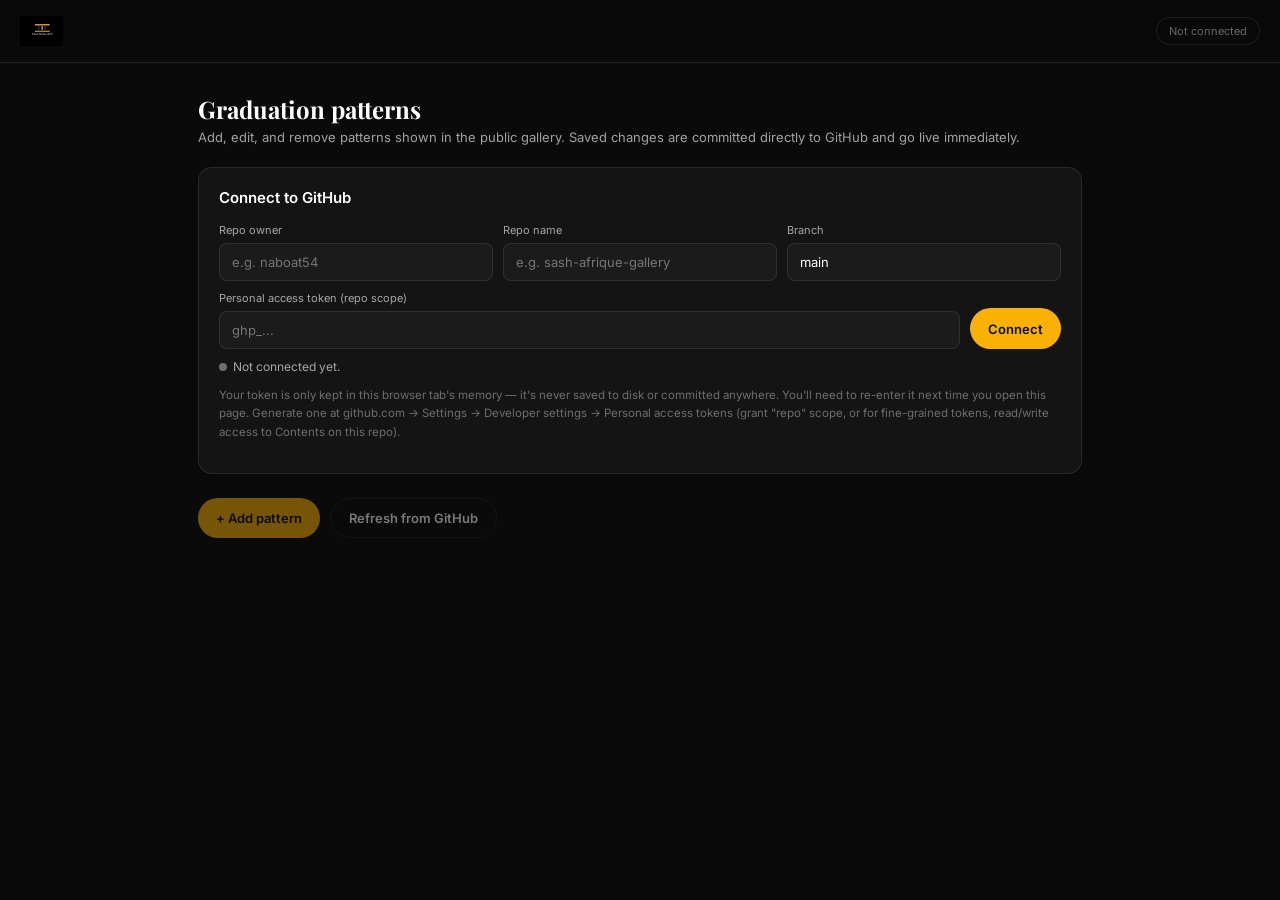
==== admin.html @ 13ae061d "Add files via upload" ====
<!DOCTYPE html>
<html lang="en">
<head>
<meta charset="UTF-8">
<meta name="viewport" content="width=device-width, initial-scale=1.0">
<title>Admin — Sash Afrique Pattern Gallery</title>
<link rel="preconnect" href="https://fonts.googleapis.com">
<link rel="preconnect" href="https://fonts.gstatic.com" crossorigin>
<link href="https://fonts.googleapis.com/css2?family=Playfair+Display:wght@600&family=Inter:wght@400;500;600;700&display=swap" rel="stylesheet">
<link rel="stylesheet" href="style.css">
<style>
  /* Admin-only additions not needed on the public pages */
  .connect-card{
    background:var(--panel); border:1px solid var(--hairline); border-radius:var(--radius);
    padding:20px; margin-bottom:24px;
  }
  .connect-card.connected{ border-color:rgba(250,178,2,.4); }
  .connect-row{ display:flex; gap:10px; flex-wrap:wrap; align-items:flex-end; }
  .connect-field{ flex:1; min-width:140px; }
  .connect-field label{ display:block; font-size:11px; color:var(--ink-muted); margin-bottom:6px; }
  .connect-field input{
    width:100%; background:var(--panel2); border:1px solid var(--hairline); border-radius:8px;
    padding:10px 12px; color:var(--white); font-size:13px;
  }
  .connect-field input:focus{ outline:none; border-color:var(--gold); }
  .status-dot{ width:8px; height:8px; border-radius:50%; background:var(--ink-faint); display:inline-block; margin-right:6px; }
  .status-dot.ok{ background:#3ecf6b; }
  .status-dot.err{ background:var(--danger); }
  .status-line{ font-size:12px; color:var(--ink-muted); margin-top:10px; }
  .saving-overlay{
    position:fixed; inset:0; background:rgba(10,10,10,.7); backdrop-filter:blur(3px);
    display:none; align-items:center; justify-content:center; z-index:200; font-size:13px; color:var(--white);
  }
  .saving-overlay.show{ display:flex; }
  .disabled{ opacity:.45; pointer-events:none; }
</style>
</head>
<body class="view-admin">

<div class="topbar">
  <a class="brand" href="index.html">
    <img class="brand-mark" src="logo.png" alt="Sash Afrique Ltd">
  </a>
  <div class="topbar-tag" id="connTag">Not connected</div>
</div>

<div class="admin-wrap">
  <h1 class="panel-title">Graduation patterns</h1>
  <p class="panel-sub">Add, edit, and remove patterns shown in the public gallery. Saved changes are committed directly to GitHub and go live immediately.</p>

  <div class="connect-card" id="connectCard">
    <p class="form-title">Connect to GitHub</p>
    <div class="connect-row">
      <div class="connect-field">
        <label>Repo owner</label>
        <input type="text" id="ghOwner" placeholder="e.g. naboat54">
      </div>
      <div class="connect-field">
        <label>Repo name</label>
        <input type="text" id="ghRepo" placeholder="e.g. sash-afrique-gallery">
      </div>
      <div class="connect-field">
        <label>Branch</label>
        <input type="text" id="ghBranch" value="main">
      </div>
    </div>
    <div class="connect-row" style="margin-top:10px;">
      <div class="connect-field">
        <label>Personal access token (repo scope)</label>
        <input type="password" id="ghToken" placeholder="ghp_...">
      </div>
      <button class="btn btn-gold" id="connectBtn" style="height:41px;">Connect</button>
    </div>
    <p class="status-line" id="connStatus"><span class="status-dot" id="connDot"></span>Not connected yet.</p>
    <p class="note">Your token is only kept in this browser tab's memory — it's never saved to disk or committed anywhere. You'll need to re-enter it next time you open this page. Generate one at github.com → Settings → Developer settings → Personal access tokens (grant "repo" scope, or for fine-grained tokens, read/write access to Contents on this repo).</p>
  </div>

  <div id="mainPanel" class="disabled">
    <div class="toolbar">
      <button class="btn btn-gold" id="addBtn">+ Add pattern</button>
      <button class="btn btn-ghost" id="refreshBtn">Refresh from GitHub</button>
    </div>

    <div class="list" id="list"></div>

    <div class="form-card" id="formCard">
      <p class="form-title" id="formTitle">Add pattern</p>
      <div class="field">
        <label>Pattern name</label>
        <input type="text" id="fName" placeholder="e.g. Azumah Nelson">
      </div>
      <div class="field">
        <label>Inspiration / story (1–2 sentences)</label>
        <textarea id="fStory" rows="3" placeholder="Inspired by courage, resilience and victory, this pattern symbolizes..."></textarea>
      </div>
      <div class="field">
        <label>Main image (uploads to the repo root)</label>
        <div class="img-uploads" id="imgUploads"></div>
        <p class="note">If left empty, a placeholder pattern artwork is shown automatically in the gallery.</p>
      </div>
      <div class="form-actions">
        <button class="btn btn-gold" id="saveBtn">Save to GitHub</button>
        <button class="btn btn-ghost" id="cancelBtn">Cancel</button>
      </div>
    </div>
  </div>
</div>

<div class="toast" id="toast"></div>
<div class="saving-overlay" id="savingOverlay">Saving to GitHub…</div>

<script src="patterns.js"></script>
<script>
/* ============================================================
   GitHub-backed admin panel.
   Reads/writes patterns.json and pattern image files
   directly via the GitHub Contents API — same approach as the
   nanaboateng.com admin's blog publishing workflow.
   ============================================================ */

let gh = { owner:'', repo:'', branch:'main', token:'' };
let PATTERNS = [];
let patternsSha = null; // needed to update the file via the API
let editingId = null;
let draftImage = null; // {dataUrl, base64, ext} or null (unchanged) or 'REMOVE'

const toast = document.getElementById('toast');
function showToast(msg){
  toast.textContent = msg;
  toast.classList.add('show');
  setTimeout(()=> toast.classList.remove('show'), 2200);
}
function setSaving(on){
  document.getElementById('savingOverlay').classList.toggle('show', on);
}

const API = 'https://api.github.com';
function ghHeaders(){
  return {
    'Authorization': 'token ' + gh.token,
    'Accept': 'application/vnd.github+json'
  };
}

async function ghGetFile(path){
  const url = `${API}/repos/${gh.owner}/${gh.repo}/contents/${path}?ref=${encodeURIComponent(gh.branch)}`;
  const res = await fetch(url, { headers: ghHeaders() });
  if (res.status === 404) return null;
  if (!res.ok) throw new Error('GitHub read failed (' + res.status + ')');
  return res.json();
}

async function ghPutFile(path, base64Content, message, sha){
  const url = `${API}/repos/${gh.owner}/${gh.repo}/contents/${path}`;
  const body = { message, content: base64Content, branch: gh.branch };
  if (sha) body.sha = sha;
  const res = await fetch(url, {
    method: 'PUT',
    headers: { ...ghHeaders(), 'Content-Type': 'application/json' },
    body: JSON.stringify(body)
  });
  if (!res.ok){
    const err = await res.json().catch(()=>({}));
    throw new Error(err.message || ('GitHub write failed (' + res.status + ')'));
  }
  return res.json();
}

function utf8ToBase64(str){
  return btoa(unescape(encodeURIComponent(str)));
}

/* ---------- connect ---------- */
document.getElementById('connectBtn').addEventListener('click', async () => {
  gh.owner = document.getElementById('ghOwner').value.trim();
  gh.repo = document.getElementById('ghRepo').value.trim();
  gh.branch = document.getElementById('ghBranch').value.trim() || 'main';
  gh.token = document.getElementById('ghToken').value.trim();

  const dot = document.getElementById('connDot');
  const status = document.getElementById('connStatus');
  const tag = document.getElementById('connTag');

  if (!gh.owner || !gh.repo || !gh.token){
    dot.className = 'status-dot err';
    status.innerHTML = '<span class="status-dot err"></span>Fill in owner, repo, and token.';
    return;
  }

  status.innerHTML = '<span class="status-dot"></span>Connecting…';
  try {
    const file = await ghGetFile('patterns.json');
    if (!file){
      dot.className = 'status-dot err';
      status.innerHTML = '<span class="status-dot err"></span>Connected, but patterns.json wasn\'t found in that repo/branch.';
      return;
    }
    const decoded = decodeURIComponent(escape(atob(file.content.replace(/\n/g,''))));
    const data = JSON.parse(decoded);
    PATTERNS = data.patterns || [];
    patternsSha = file.sha;

    document.getElementById('connectCard').classList.add('connected');
    document.getElementById('mainPanel').classList.remove('disabled');
    tag.textContent = gh.owner + '/' + gh.repo + ' · connected';
    status.innerHTML = '<span class="status-dot ok"></span>Connected — ' + PATTERNS.length + ' patterns loaded.';
    renderList();
  } catch (err){
    status.innerHTML = '<span class="status-dot err"></span>' + err.message;
  }
});

document.getElementById('refreshBtn').addEventListener('click', async () => {
  try {
    const file = await ghGetFile('patterns.json');
    const decoded = decodeURIComponent(escape(atob(file.content.replace(/\n/g,''))));
    const data = JSON.parse(decoded);
    PATTERNS = data.patterns || [];
    patternsSha = file.sha;
    renderList();
    showToast('Refreshed from GitHub');
  } catch (err){
    showToast('Could not refresh: ' + err.message);
  }
});

/* ---------- list ---------- */
const list = document.getElementById('list');
function renderList(){
  list.innerHTML = '';
  if (!PATTERNS.length){
    list.innerHTML = '<div class="empty">No patterns yet. Add your first one above.</div>';
    return;
  }
  PATTERNS.forEach(p => {
    const thumb = (p.images && p.images[0]) || placeholderThumb(p.name);
    const row = document.createElement('div');
    row.className = 'row';
    row.innerHTML = `
      <img class="row-thumb" src="${thumb}" alt="">
      <div class="row-body">
        <p class="row-name">${p.name}</p>
        <p class="row-story">${p.story || 'No story yet'}</p>
      </div>
      <div class="row-actions">
        <button class="icon-btn" data-edit="${p.id}" aria-label="Edit">
          <svg viewBox="0 0 24 24" fill="none" stroke="currentColor" stroke-width="2" stroke-linecap="round" stroke-linejoin="round"><path d="M12 20h9"></path><path d="M16.5 3.5a2.12 2.12 0 0 1 3 3L7 19l-4 1 1-4Z"></path></svg>
        </button>
        <button class="icon-btn danger" data-delete="${p.id}" aria-label="Delete">
          <svg viewBox="0 0 24 24" fill="none" stroke="currentColor" stroke-width="2" stroke-linecap="round" stroke-linejoin="round"><path d="M3 6h18"></path><path d="M8 6V4a2 2 0 0 1 2-2h4a2 2 0 0 1 2 2v2"></path><path d="M19 6l-1 14a2 2 0 0 1-2 2H8a2 2 0 0 1-2-2L5 6"></path></svg>
        </button>
      </div>
    `;
    list.appendChild(row);
  });
}

/* ---------- form ---------- */
const formCard = document.getElementById('formCard');
const formTitle = document.getElementById('formTitle');
const fName = document.getElementById('fName');
const fStory = document.getElementById('fStory');
const imgUploads = document.getElementById('imgUploads');

document.getElementById('addBtn').addEventListener('click', () => openForm(null));
document.getElementById('cancelBtn').addEventListener('click', closeForm);

function openForm(pattern){
  editingId = pattern ? pattern.id : null;
  formTitle.textContent = pattern ? 'Edit pattern' : 'Add pattern';
  fName.value = pattern ? pattern.name : '';
  fStory.value = pattern ? (pattern.story || '') : '';
  draftImage = null;
  renderImgUploads(pattern);
  formCard.classList.add('open');
  formCard.scrollIntoView({behavior:'smooth', block:'start'});
}
function closeForm(){
  formCard.classList.remove('open');
  editingId = null;
}

function renderImgUploads(pattern){
  imgUploads.innerHTML = '';
  const slot = document.createElement('div');
  slot.className = 'img-slot';
  slot.style.gridColumn = 'span 1';
  const existing = pattern && pattern.images && pattern.images[0];
  if (draftImage && draftImage !== 'REMOVE'){
    slot.innerHTML = `<img src="${draftImage.dataUrl}" alt=""><button class="remove" data-remove="1">×</button>`;
  } else if (existing && draftImage !== 'REMOVE'){
    slot.innerHTML = `<img src="${existing}" alt=""><button class="remove" data-remove="1">×</button>`;
  } else {
    slot.textContent = 'Main image';
  }
  slot.addEventListener('click', (e) => {
    if (e.target.closest('.remove')){
      draftImage = 'REMOVE';
      renderImgUploads(pattern);
      return;
    }
    const input = document.createElement('input');
    input.type = 'file';
    input.accept = 'image/*';
    input.onchange = () => {
      const file = input.files[0];
      if (!file) return;
      const reader = new FileReader();
      reader.onload = () => {
        const dataUrl = reader.result;
        const base64 = dataUrl.split(',')[1];
        const ext = (file.name.split('.').pop() || 'jpg').toLowerCase();
        draftImage = { dataUrl, base64, ext };
        renderImgUploads(pattern);
      };
      reader.readAsDataURL(file);
    };
    input.click();
  });
  imgUploads.appendChild(slot);
}

/* ---------- save (writes to GitHub) ---------- */
document.getElementById('saveBtn').addEventListener('click', async () => {
  const name = fName.value.trim();
  if (!name){ showToast('Pattern name is required'); return; }

  setSaving(true);
  try {
    let id, existingPattern;
    if (editingId){
      id = editingId;
      existingPattern = PATTERNS.find(p => p.id === id);
    } else {
      id = slugify(name);
      let suffix = 1; const baseId = id;
      while (PATTERNS.some(p => p.id === id)){ id = baseId + '-' + (++suffix); }
    }

    let images = existingPattern ? (existingPattern.images || []) : [];

    if (draftImage === 'REMOVE'){
      images = [];
    } else if (draftImage){
      const path = `${id}.${draftImage.ext}`;
      const existingFile = await ghGetFile(path).catch(()=>null);
      await ghPutFile(path, draftImage.base64, `Add/update image for ${name}`, existingFile ? existingFile.sha : null);
      images = [path];
    }

    const record = { id, name, story: fStory.value.trim(), images };
    if (editingId){
      const idx = PATTERNS.findIndex(p => p.id === id);
      PATTERNS[idx] = record;
    } else {
      PATTERNS.push(record);
    }

    const newContent = utf8ToBase64(JSON.stringify({ category: 'Graduations', patterns: PATTERNS }, null, 2));
    const commitMsg = editingId ? `Update pattern: ${name}` : `Add pattern: ${name}`;
    const result = await ghPutFile('patterns.json', newContent, commitMsg, patternsSha);
    patternsSha = result.content.sha;

    renderList();
    closeForm();
    showToast('Saved to GitHub — live shortly');
  } catch (err){
    showToast('Save failed: ' + err.message);
  } finally {
    setSaving(false);
  }
});

/* ---------- delete ---------- */
list.addEventListener('click', async (e) => {
  const editId = e.target.closest('[data-edit]');
  const delId = e.target.closest('[data-delete]');
  if (editId){
    openForm(PATTERNS.find(p => p.id === editId.dataset.edit));
  }
  if (delId){
    if (!confirm('Remove this pattern from the gallery? This commits the change to GitHub immediately.')) return;
    setSaving(true);
    try {
      PATTERNS = PATTERNS.filter(p => p.id !== delId.dataset.delete);
      const newContent = utf8ToBase64(JSON.stringify({ category: 'Graduations', patterns: PATTERNS }, null, 2));
      const result = await ghPutFile('patterns.json', newContent, 'Remove pattern', patternsSha);
      patternsSha = result.content.sha;
      renderList();
      showToast('Removed and saved to GitHub');
    } catch (err){
      showToast('Delete failed: ' + err.message);
    } finally {
      setSaving(false);
    }
  }
});
</script>
</body>
</html>
---- style.css ----
:root{
    --black:#0a0a0a; --panel:#141414; --panel2:#1b1b1b;
    --gold:#FAB202; --gold-deep:#c98a00; --white:#ffffff;
    --ink-muted:rgba(255,255,255,.62); --ink-faint:rgba(255,255,255,.38);
    --hairline:rgba(255,255,255,.09); --radius:14px;
    --serif:'Playfair Display', Georgia, serif; --sans:'Inter', -apple-system, BlinkMacSystemFont, sans-serif;
    --wa-green:#25D366; --danger:#e5484d;
  }
  *{box-sizing:border-box;}
  html,body{margin:0;padding:0;}
  body{
    background:var(--black); color:var(--white); font-family:var(--sans);
    -webkit-font-smoothing:antialiased;
  }
  a{ color:inherit; }
  input,textarea,button{ font-family:var(--sans); }

  /* -------- shared: public-facing views get selection/drag locked -------- */
  body.view-gallery, body.view-pattern{
    -webkit-user-select:none; user-select:none; -webkit-touch-callout:none;
  }
  img{ -webkit-user-drag:none; user-drag:none; }
  .view-gallery img, .view-pattern img{ pointer-events:none; }

  /* -------- topbar -------- */
  .topbar{
    position:sticky; top:0; z-index:40;
    display:flex; align-items:center; justify-content:space-between;
    padding:16px 20px; background:rgba(10,10,10,.86); backdrop-filter:blur(10px);
    border-bottom:1px solid var(--hairline);
  }
  .brand{ display:flex; align-items:center; gap:10px; text-decoration:none; }
  .brand-mark{
    height:30px; width:auto; flex-shrink:0; display:block; object-fit:contain;
  }
  .brand-name{ font-size:13px; font-weight:600; letter-spacing:.04em; }
  .brand-name span{ color:var(--gold); }
  .topbar-link{
    font-size:12px; color:var(--ink-muted); text-decoration:none;
    border:1px solid var(--hairline); padding:8px 14px; border-radius:999px; white-space:nowrap;
  }
  .back{ display:flex; align-items:center; gap:6px; text-decoration:none; font-size:13px; color:var(--ink-muted); }
  .back svg{ width:16px; height:16px; }

  /* ================= GALLERY VIEW ================= */
  .hero{ padding:44px 20px 28px; text-align:center; }
  .hero-eyebrow{ font-size:11px; letter-spacing:.16em; text-transform:uppercase; color:var(--gold); font-weight:600; margin-bottom:14px; }
  .hero-title{ font-family:var(--serif); font-weight:500; font-size:clamp(28px, 7vw, 46px); line-height:1.12; margin:0; letter-spacing:-.01em; }
  .hero-title em{ font-style:italic; color:var(--gold); font-weight:500; }
  .hero-sub{ max-width:420px; margin:16px auto 0; color:var(--ink-muted); font-size:14.5px; line-height:1.6; }
  .hero-count{ margin-top:22px; font-size:11px; color:var(--ink-faint); letter-spacing:.08em; text-transform:uppercase; }

  .gallery{
    padding:8px 14px 60px; display:grid; grid-template-columns:repeat(2, 1fr); gap:12px;
    max-width:1200px; margin:0 auto;
  }
  @media (min-width:640px){ .gallery{ grid-template-columns:repeat(3,1fr); gap:16px; padding:8px 24px 70px; } }
  @media (min-width:980px){ .gallery{ grid-template-columns:repeat(4,1fr); } }
  @media (min-width:1280px){ .gallery{ grid-template-columns:repeat(5,1fr); } }

  .card{ display:block; text-decoration:none; color:inherit; cursor:pointer; opacity:0; transform:translateY(10px); animation:rise .5s ease forwards; }
  @keyframes rise{ to{ opacity:1; transform:translateY(0); } }
  .card-frame{
    position:relative; aspect-ratio:4/5; border-radius:var(--radius); overflow:hidden;
    background:var(--panel); border:1px solid var(--hairline);
    transition:transform .35s cubic-bezier(.22,.61,.36,1), border-color .35s ease;
  }
  .card:active .card-frame{ transform:scale(.97); }
  @media (hover:hover){
    .card:hover .card-frame{ transform:translateY(-4px); border-color:rgba(250,178,2,.4); }
    .card:hover .card-frame img{ transform:scale(1.05); }
  }
  .card-frame img{ width:100%; height:100%; object-fit:cover; display:block; transition:transform .6s cubic-bezier(.22,.61,.36,1); }
  .card-name{ margin-top:9px; font-size:13px; font-weight:600; letter-spacing:.01em; text-align:center; padding:0 4px; }

  .watermark{
    position:absolute; inset:0; pointer-events:none;
    background-image:repeating-linear-gradient(-32deg, rgba(255,255,255,0) 0px, rgba(255,255,255,0) 46px, rgba(255,255,255,.09) 46px, rgba(255,255,255,.09) 47px);
    mix-blend-mode:overlay;
  }
  .watermark-text{
    position:absolute; inset:0; pointer-events:none; display:flex; align-items:center; justify-content:center;
    font-weight:700; font-size:11px; letter-spacing:.3em; color:rgba(255,255,255,.16);
    transform:rotate(-32deg); text-transform:uppercase; white-space:nowrap;
  }

  .site-footer{ border-top:1px solid var(--hairline); padding:34px 20px 46px; text-align:center; }
  .site-footer p{ margin:0; font-size:11.5px; color:var(--ink-faint); letter-spacing:.02em; }
  .site-footer .gold{ color:var(--gold); }
  .admin-entry{ text-align:center; padding-bottom:20px; }
  .admin-entry a{ font-size:11px; color:var(--ink-faint); text-decoration:none; border-bottom:1px dotted var(--ink-faint); }

  /* ================= PATTERN DETAIL VIEW ================= */
  body.view-pattern{ padding-bottom:96px; }
  .hero-frame{ position:relative; width:100%; aspect-ratio:4/5; max-height:70vh; overflow:hidden; background:var(--panel); }
  @media (min-width:760px){ .hero-frame{ aspect-ratio:16/10; } }
  .hero-frame img{ width:100%; height:100%; object-fit:cover; display:block; }
  .hero-frame .watermark-text{ font-size:15px; letter-spacing:.35em; }

  .content{ max-width:760px; margin:0 auto; padding:30px 22px 10px; }
  .eyebrow{ font-size:11px; letter-spacing:.16em; text-transform:uppercase; color:var(--gold); font-weight:600; margin-bottom:10px; }
  .pattern-name{ font-family:var(--serif); font-weight:600; font-size:clamp(28px, 6vw, 42px); line-height:1.1; margin:0 0 18px; }
  .story{ font-size:15.5px; line-height:1.75; color:var(--ink-muted); max-width:56ch; }

  .strip{ display:grid; grid-template-columns:1fr 1fr; gap:10px; margin:26px auto 6px; max-width:760px; padding:0 22px; }
  .strip-frame{ position:relative; aspect-ratio:1/1; border-radius:10px; overflow:hidden; background:var(--panel); border:1px solid var(--hairline); }
  .strip-frame img{ width:100%; height:100%; object-fit:cover; display:block; }

  .actions{
    position:fixed; left:0; right:0; bottom:0; z-index:50; display:flex; gap:10px;
    padding:14px 16px calc(14px + env(safe-area-inset-bottom));
    background:rgba(10,10,10,.92); backdrop-filter:blur(10px); border-top:1px solid var(--hairline);
  }
  .btn-cta{
    flex:1; text-align:center; padding:14px 16px; border-radius:999px; font-size:14px; font-weight:600;
    text-decoration:none; display:flex; align-items:center; justify-content:center; gap:8px;
    transition:transform .15s ease;
  }
  .btn-cta:active{ transform:scale(.97); }
  .btn-cta.gold{ background:var(--gold); color:#0a0a0a; }
  .btn-cta.whatsapp{ background:var(--wa-green); color:#04210f; }
  .btn-cta svg{ width:16px; height:16px; }
  .not-found{ padding:80px 24px; text-align:center; }
  .not-found a{ color:var(--gold); text-decoration:underline; }

  /* ================= ADMIN VIEW ================= */
  .admin-wrap{ max-width:920px; margin:0 auto; padding:24px 18px 80px; }
  .panel-title{ font-family:var(--serif); font-size:24px; margin:6px 0 4px; }
  .panel-sub{ font-size:13px; color:var(--ink-muted); margin:0 0 22px; }
  .topbar-tag{ font-size:11px; color:var(--ink-faint); border:1px solid var(--hairline); padding:6px 12px; border-radius:999px; white-space:nowrap; }

  .toolbar{ display:flex; gap:10px; flex-wrap:wrap; margin-bottom:22px; }
  .btn{ border:none; border-radius:999px; padding:11px 18px; font-size:13px; font-weight:600; cursor:pointer; display:inline-flex; align-items:center; gap:6px; transition:opacity .15s ease; }
  .btn:hover{ opacity:.88; }
  .btn-gold{ background:var(--gold); color:#0a0a0a; }
  .btn-ghost{ background:transparent; color:var(--white); border:1px solid var(--hairline); }
  input[type=file]{ display:none; }

  .list{ display:flex; flex-direction:column; gap:10px; margin-bottom:34px; }
  .row{ display:flex; align-items:center; gap:14px; background:var(--panel); border:1px solid var(--hairline); border-radius:var(--radius); padding:10px 14px; }
  .row-thumb{ width:52px; height:52px; border-radius:8px; object-fit:cover; background:#000; flex-shrink:0; }
  .row-body{ flex:1; min-width:0; }
  .row-name{ font-size:14px; font-weight:600; margin:0 0 2px; }
  .row-story{ font-size:12px; color:var(--ink-faint); margin:0; white-space:nowrap; overflow:hidden; text-overflow:ellipsis; }
  .row-actions{ display:flex; gap:8px; flex-shrink:0; }
  .icon-btn{ width:32px; height:32px; border-radius:8px; border:1px solid var(--hairline); background:transparent; color:var(--ink-muted); cursor:pointer; display:flex; align-items:center; justify-content:center; }
  .icon-btn:hover{ color:var(--gold); border-color:var(--gold); }
  .icon-btn.danger:hover{ color:var(--danger); border-color:var(--danger); }
  .icon-btn svg{ width:15px; height:15px; }
  .empty{ text-align:center; padding:40px 20px; color:var(--ink-faint); font-size:13px; border:1px dashed var(--hairline); border-radius:var(--radius); }

  .form-card{ background:var(--panel); border:1px solid var(--hairline); border-radius:var(--radius); padding:20px; display:none; }
  .form-card.open{ display:block; }
  .form-title{ font-size:15px; font-weight:600; margin:0 0 16px; }
  .field{ margin-bottom:14px; }
  .field label{ display:block; font-size:11.5px; color:var(--ink-muted); margin-bottom:6px; letter-spacing:.02em; }
  .field input[type=text], .field textarea{
    width:100%; background:var(--panel2); border:1px solid var(--hairline); border-radius:8px;
    padding:11px 12px; color:var(--white); font-size:14px; resize:vertical;
  }
  .field input:focus, .field textarea:focus{ outline:none; border-color:var(--gold); }
  .img-uploads{ display:grid; grid-template-columns:repeat(3,1fr); gap:10px; }
  .img-slot{
    aspect-ratio:1/1; border-radius:8px; border:1px dashed var(--hairline); display:flex; align-items:center; justify-content:center;
    position:relative; cursor:pointer; overflow:hidden; background:var(--panel2); font-size:11px; color:var(--ink-faint); text-align:center; padding:6px;
  }
  .img-slot img{ position:absolute; inset:0; width:100%; height:100%; object-fit:cover; }
  .img-slot .remove{ position:absolute; top:4px; right:4px; width:20px; height:20px; border-radius:50%; background:rgba(0,0,0,.7); color:#fff; border:none; font-size:12px; cursor:pointer; display:flex; align-items:center; justify-content:center; }
  .form-actions{ display:flex; gap:10px; margin-top:18px; }
  .note{ font-size:11.5px; color:var(--ink-faint); margin-top:8px; line-height:1.6; }

  .toast{
    position:fixed; bottom:20px; left:50%; transform:translateX(-50%) translateY(20px);
    background:var(--white); color:#0a0a0a; padding:11px 18px; border-radius:999px; font-size:13px; font-weight:600;
    opacity:0; pointer-events:none; transition:opacity .25s ease, transform .25s ease; z-index:100;
  }
  .toast.show{ opacity:1; transform:translateX(-50%) translateY(0); }
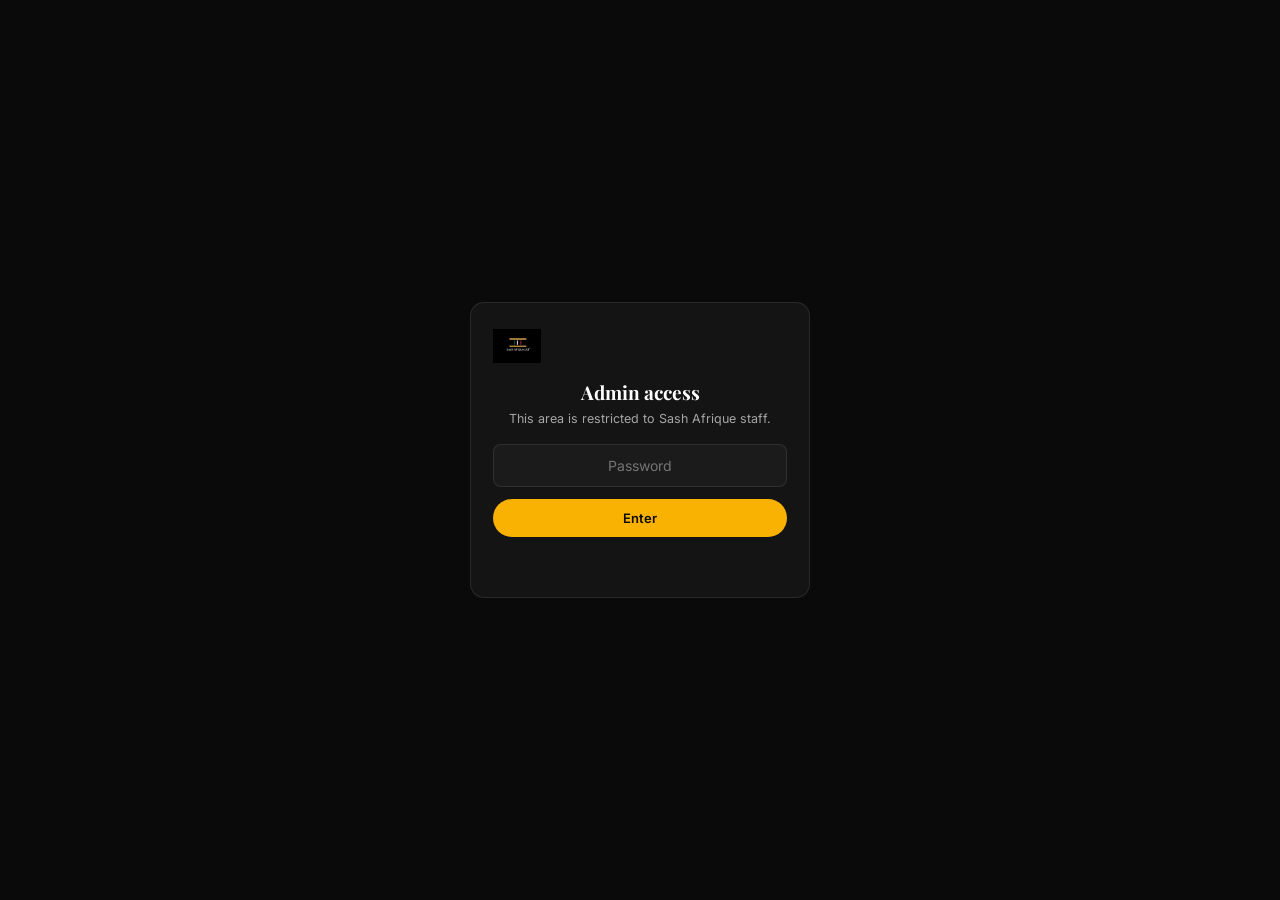
==== commit b56e54e5: "Add files via upload" ====
--- a/admin.html
+++ b/admin.html
@@ -33,10 +33,59 @@
   }
   .saving-overlay.show{ display:flex; }
   .disabled{ opacity:.45; pointer-events:none; }
+
+  /* Password gate */
+  .login-gate{
+    min-height:100vh; display:flex; align-items:center; justify-content:center; padding:24px;
+  }
+  .login-card{
+    width:100%; max-width:340px; background:var(--panel); border:1px solid var(--hairline);
+    border-radius:var(--radius); padding:26px 22px; text-align:center;
+  }
+  .login-card .brand-mark{ height:34px; margin-bottom:16px; }
+  .login-card h2{ font-family:var(--serif); font-size:19px; margin:0 0 6px; }
+  .login-card p{ font-size:12.5px; color:var(--ink-muted); margin:0 0 18px; }
+  .login-card input{
+    width:100%; background:var(--panel2); border:1px solid var(--hairline); border-radius:8px;
+    padding:12px 14px; color:var(--white); font-size:14px; margin-bottom:12px; text-align:center;
+  }
+  .login-card input:focus{ outline:none; border-color:var(--gold); }
+  .login-card .btn{ width:100%; justify-content:center; }
+  .login-error{ font-size:12px; color:var(--danger); margin-top:10px; min-height:16px; }
+
+  /* Achiever photo uploads in the admin form */
+  .achiever-uploads{ display:grid; grid-template-columns:repeat(3, 1fr); gap:10px; }
+  .achiever-slot{
+    position:relative; aspect-ratio:1/1; border-radius:8px; overflow:hidden;
+    background:var(--panel2); border:1px solid var(--hairline);
+  }
+  .achiever-slot img{ width:100%; height:100%; object-fit:cover; display:block; }
+  .achiever-slot .remove{
+    position:absolute; top:4px; right:4px; width:20px; height:20px; border-radius:50%;
+    background:rgba(0,0,0,.7); color:#fff; border:none; font-size:12px; cursor:pointer;
+    display:flex; align-items:center; justify-content:center;
+  }
+  .achiever-add{
+    aspect-ratio:1/1; border-radius:8px; border:1px dashed var(--hairline);
+    display:flex; align-items:center; justify-content:center; cursor:pointer;
+    color:var(--ink-faint); font-size:24px; background:var(--panel2);
+  }
 </style>
 </head>
 <body class="view-admin">
 
+<div class="login-gate" id="loginGate">
+  <div class="login-card">
+    <img class="brand-mark" src="logo.png" alt="Sash Afrique Ltd">
+    <h2>Admin access</h2>
+    <p>This area is restricted to Sash Afrique staff.</p>
+    <input type="password" id="gatePassword" placeholder="Password" autocomplete="off">
+    <button class="btn btn-gold" id="gateSubmit">Enter</button>
+    <p class="login-error" id="gateError"></p>
+  </div>
+</div>
+
+<div id="adminApp" style="display:none;">
 <div class="topbar">
   <a class="brand" href="index.html">
     <img class="brand-mark" src="logo.png" alt="Sash Afrique Ltd">
@@ -94,9 +143,14 @@
         <textarea id="fStory" rows="3" placeholder="Inspired by courage, resilience and victory, this pattern symbolizes..."></textarea>
       </div>
       <div class="field">
-        <label>Main image (uploads to the repo root)</label>
+        <label>Main pattern photo (uploads to the repo root)</label>
         <div class="img-uploads" id="imgUploads"></div>
         <p class="note">If left empty, a placeholder pattern artwork is shown automatically in the gallery.</p>
+      </div>
+      <div class="field">
+        <label>Photos of achievers styled in this pattern</label>
+        <div class="achiever-uploads" id="achieverUploads"></div>
+        <p class="note">These show in a "Styled by our achievers" gallery on the pattern page. Add as many as you like.</p>
       </div>
       <div class="form-actions">
         <button class="btn btn-gold" id="saveBtn">Save to GitHub</button>
@@ -104,6 +158,7 @@
       </div>
     </div>
   </div>
+</div>
 </div>
 
 <div class="toast" id="toast"></div>
@@ -123,6 +178,35 @@
 let patternsSha = null; // needed to update the file via the API
 let editingId = null;
 let draftImage = null; // {dataUrl, base64, ext} or null (unchanged) or 'REMOVE'
+let draftAchievers = []; // [{type:'existing', path}] or [{type:'new', dataUrl, base64, ext}]
+
+/* ---------- password gate ----------
+   Simple client-side gate to keep casual visitors out of the admin UI.
+   Not a substitute for real auth — the actual security boundary is the
+   GitHub token below, which only staff have. This just keeps the form
+   from being wide open to anyone who finds the link.
+   Default password: sashafrique2026 — change the hash below to change it
+   (see README for how to generate a new one). */
+const GATE_HASH = '6935f6d6510f8c6dc98f20f619ba29360fdc9132958a7f4617cd8a564175e55e'; // sha256("sashafrique2026") — change this to change the password, see README
+async function sha256Hex(text){
+  const buf = await crypto.subtle.digest('SHA-256', new TextEncoder().encode(text));
+  return Array.from(new Uint8Array(buf)).map(b => b.toString(16).padStart(2,'0')).join('');
+}
+async function checkGatePassword(){
+  const val = document.getElementById('gatePassword').value;
+  const hash = await sha256Hex(val);
+  const errEl = document.getElementById('gateError');
+  if (hash === GATE_HASH){
+    document.getElementById('loginGate').style.display = 'none';
+    document.getElementById('adminApp').style.display = 'block';
+  } else {
+    errEl.textContent = 'Incorrect password.';
+  }
+}
+document.getElementById('gateSubmit').addEventListener('click', checkGatePassword);
+document.getElementById('gatePassword').addEventListener('keydown', (e) => {
+  if (e.key === 'Enter') checkGatePassword();
+});
 
 const toast = document.getElementById('toast');
 function showToast(msg){
@@ -271,7 +355,9 @@
   fName.value = pattern ? pattern.name : '';
   fStory.value = pattern ? (pattern.story || '') : '';
   draftImage = null;
+  draftAchievers = (pattern && pattern.achievers) ? pattern.achievers.map(path => ({type:'existing', path})) : [];
   renderImgUploads(pattern);
+  renderAchieverUploads();
   formCard.classList.add('open');
   formCard.scrollIntoView({behavior:'smooth', block:'start'});
 }
@@ -279,6 +365,49 @@
   formCard.classList.remove('open');
   editingId = null;
 }
+
+const achieverUploads = document.getElementById('achieverUploads');
+function renderAchieverUploads(){
+  achieverUploads.innerHTML = '';
+  draftAchievers.forEach((item, i) => {
+    const src = item.type === 'existing' ? item.path : item.dataUrl;
+    const slot = document.createElement('div');
+    slot.className = 'achiever-slot';
+    slot.innerHTML = `<img src="${src}" alt=""><button class="remove" data-remove-achiever="${i}">×</button>`;
+    achieverUploads.appendChild(slot);
+  });
+  const addTile = document.createElement('div');
+  addTile.className = 'achiever-add';
+  addTile.textContent = '+';
+  addTile.addEventListener('click', () => {
+    const input = document.createElement('input');
+    input.type = 'file';
+    input.accept = 'image/*';
+    input.multiple = true;
+    input.onchange = () => {
+      Array.from(input.files).forEach(file => {
+        const reader = new FileReader();
+        reader.onload = () => {
+          const dataUrl = reader.result;
+          const base64 = dataUrl.split(',')[1];
+          const ext = (file.name.split('.').pop() || 'jpg').toLowerCase();
+          draftAchievers.push({ type:'new', dataUrl, base64, ext });
+          renderAchieverUploads();
+        };
+        reader.readAsDataURL(file);
+      });
+    };
+    input.click();
+  });
+  achieverUploads.appendChild(addTile);
+}
+achieverUploads.addEventListener('click', (e) => {
+  const removeBtn = e.target.closest('[data-remove-achiever]');
+  if (!removeBtn) return;
+  const idx = Number(removeBtn.dataset.removeAchiever);
+  draftAchievers.splice(idx, 1);
+  renderAchieverUploads();
+});
 
 function renderImgUploads(pattern){
   imgUploads.innerHTML = '';
@@ -348,7 +477,20 @@
       images = [path];
     }
 
-    const record = { id, name, story: fStory.value.trim(), images };
+    // Upload any new achiever photos; keep existing ones as-is.
+    const achievers = [];
+    for (let i = 0; i < draftAchievers.length; i++){
+      const item = draftAchievers[i];
+      if (item.type === 'existing'){
+        achievers.push(item.path);
+      } else {
+        const path = `achievers/${id}-${Date.now()}-${i}.${item.ext}`;
+        await ghPutFile(path, item.base64, `Add achiever photo for ${name}`, null);
+        achievers.push(path);
+      }
+    }
+
+    const record = { id, name, story: fStory.value.trim(), images, achievers };
     if (editingId){
       const idx = PATTERNS.findIndex(p => p.id === id);
       PATTERNS[idx] = record;
--- a/style.css
+++ b/style.css
@@ -92,9 +92,9 @@
 
   /* ================= PATTERN DETAIL VIEW ================= */
   body.view-pattern{ padding-bottom:96px; }
-  .hero-frame{ position:relative; width:100%; aspect-ratio:4/5; max-height:70vh; overflow:hidden; background:var(--panel); }
-  @media (min-width:760px){ .hero-frame{ aspect-ratio:16/10; } }
-  .hero-frame img{ width:100%; height:100%; object-fit:cover; display:block; }
+  .hero-frame{ position:relative; width:100%; background:#0a0a0a; display:flex; align-items:center; justify-content:center; overflow:hidden; }
+  .hero-frame img{ width:100%; height:auto; max-height:78vh; object-fit:contain; display:block; }
+  @media (min-width:760px){ .hero-frame{ max-width:520px; margin:16px auto 0; border-radius:16px; } }
   .hero-frame .watermark-text{ font-size:15px; letter-spacing:.35em; }
 
   .content{ max-width:760px; margin:0 auto; padding:30px 22px 10px; }
@@ -175,3 +175,44 @@
     opacity:0; pointer-events:none; transition:opacity .25s ease, transform .25s ease; z-index:100;
   }
   .toast.show{ opacity:1; transform:translateX(-50%) translateY(0); }
+
+/* ================= ACHIEVERS GALLERY ("styled by our achievers") ================= */
+.achievers-section{ max-width:760px; margin:8px auto 0; padding:20px 22px 4px; }
+.achievers-title{
+  font-size:12px; font-weight:600; letter-spacing:.1em; text-transform:uppercase;
+  color:var(--gold); margin:0 0 14px;
+}
+.achievers-grid{
+  display:grid; grid-template-columns:repeat(3, 1fr); gap:8px;
+}
+@media (min-width:640px){ .achievers-grid{ grid-template-columns:repeat(4, 1fr); gap:10px; } }
+.achiever-thumb{
+  position:relative; aspect-ratio:1/1; border-radius:10px; overflow:hidden;
+  background:var(--panel); border:1px solid var(--hairline); padding:0; cursor:pointer;
+  -webkit-tap-highlight-color:transparent;
+}
+.achiever-thumb img{ width:100%; height:100%; object-fit:cover; display:block; }
+.achiever-thumb:active{ transform:scale(.96); }
+.achievers-empty{
+  border:1px dashed var(--hairline); border-radius:12px; padding:26px 18px;
+  text-align:center; color:var(--ink-faint); font-size:13px; line-height:1.6;
+}
+
+/* Lightbox — full-screen tap-to-view for achiever photos, mobile-first */
+.lightbox{
+  position:fixed; inset:0; z-index:300; background:rgba(0,0,0,.94);
+  display:none; align-items:center; justify-content:center; padding:24px;
+  -webkit-user-select:none; user-select:none;
+}
+.lightbox.open{ display:flex; }
+.lightbox img{
+  max-width:100%; max-height:100%; object-fit:contain; border-radius:8px;
+  -webkit-user-drag:none; pointer-events:none;
+}
+.lightbox-close{
+  position:absolute; top:calc(16px + env(safe-area-inset-top)); right:16px;
+  width:40px; height:40px; border-radius:50%; border:none;
+  background:rgba(255,255,255,.12); color:#fff; display:flex; align-items:center; justify-content:center;
+  cursor:pointer;
+}
+.lightbox-close svg{ width:18px; height:18px; }
